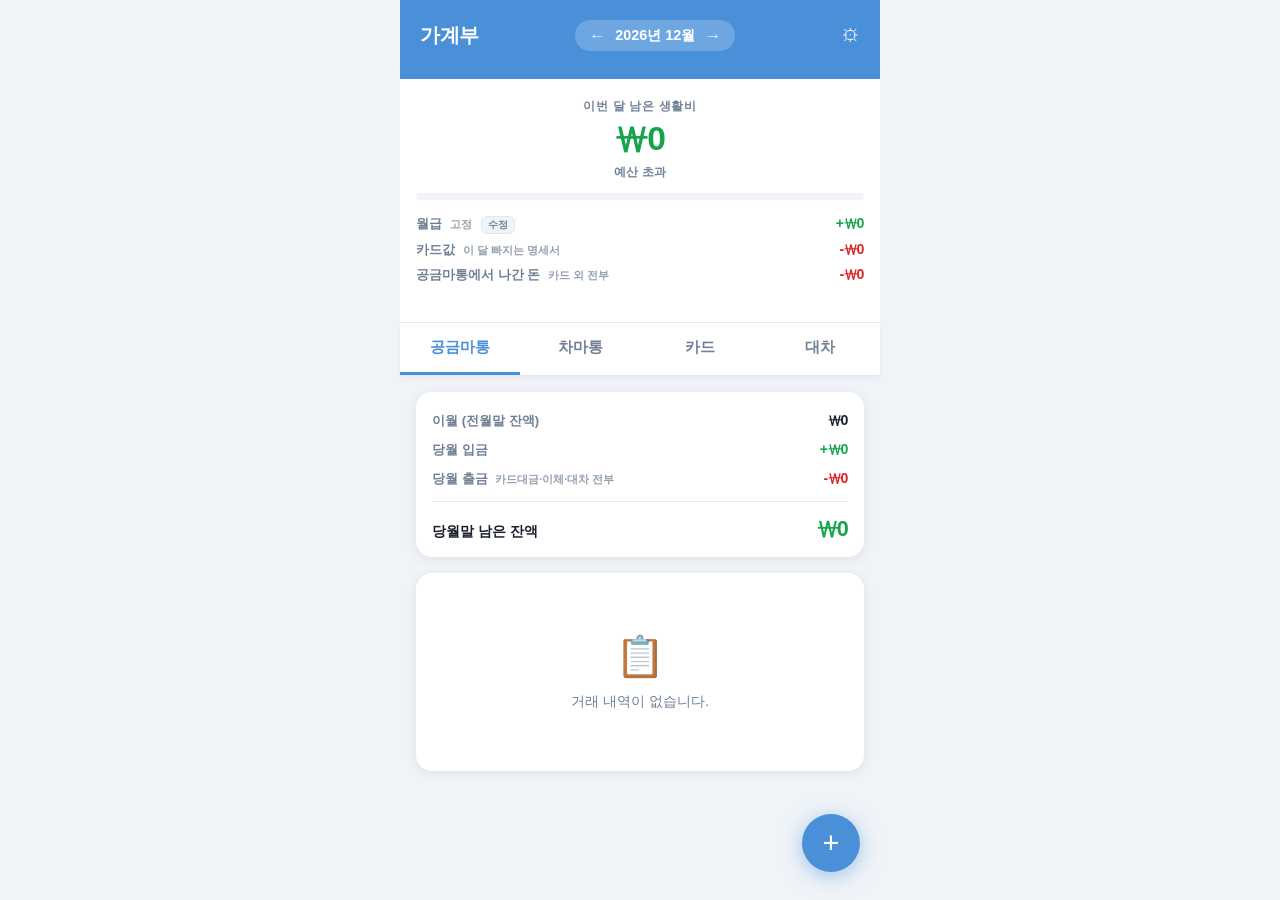
==== index.html @ edebd9fd "'차마통에서 가져온 돈'을 고정값에서 그 달 실제 이동액으로 변경 매달 100만원이라고 알고 계셨지만 전수 조사 결과 6·8·10월은 0원이고 2월은 오히려 공금→차마통으로 610" ====
<!DOCTYPE html>
<html lang="ko">
<head>
  <meta charset="UTF-8" />
  <meta name="viewport" content="width=device-width, initial-scale=1.0" />
  <title>가계부</title>
  <link rel="stylesheet" href="style.css" />
</head>
<body class="account-gongeum">

  <header class="app-header">
    <h1 class="app-title">가계부</h1>
    <div class="month-nav">
      <button class="month-btn" id="prevMonth">&#8592;</button>
      <span class="month-label" id="monthLabel"></span>
      <button class="month-btn" id="nextMonth">&#8594;</button>
    </div>
    <button class="data-btn" id="dataBtn" aria-label="데이터 관리">&#9881;</button>
  </header>

  <section class="overview">
    <span class="ov-label">이번 달 남은 생활비</span>
    <span class="ov-left-amt" id="ovLeft">₩0</span>
    <span class="ov-daily" id="ovDaily"></span>
    <div class="ov-bar"><div class="ov-bar-fill" id="ovBar"></div></div>
    <div class="ov-rows">
      <div class="ov-row"><span class="ov-row-label">월급 <em>고정</em> <button class="ov-edit" id="ovSalaryEdit" title="월급 수정">수정</button></span><span class="ov-amt income" id="ovIncome">+₩0</span></div>
      <div class="ov-row"><span class="ov-row-label">카드값 <em>이 달 빠지는 명세서</em></span><span class="ov-amt expense" id="ovCard">-₩0</span></div>
      <div class="ov-row"><span class="ov-row-label">공금마통에서 나간 돈 <em>카드 외 전부</em></span><span class="ov-amt expense" id="ovBank">-₩0</span></div>
      <div class="ov-row" id="ovTopupRow" style="display:none"><span class="ov-row-label">차마통에서 가져온 돈 <em>그 달 실제 이동액</em></span><span class="ov-amt income" id="ovTopup">+₩0</span></div>
      <div class="ov-row" id="ovInRow" style="display:none"><span class="ov-row-label">그 외 들어온 돈 <em>매각·환급·받은 돈 등</em></span><span class="ov-amt income" id="ovOtherIn">+₩0</span></div>
      <div class="ov-row muted" id="ovOtherRow" style="display:none"><span class="ov-row-label">계좌끼리 옮긴 돈 <em>중복이라 안 셈</em></span><span class="ov-amt" id="ovOther">₩0</span></div>
    </div>
    <span class="ov-warn" id="ovWarn" style="display:none"></span>
    <span class="ov-delta" id="ovDelta"></span>
  </section>

  <div class="account-tabs" id="accountTabs">
    <button class="tab-btn active" data-account="gongeum">공금마통</button>
    <button class="tab-btn" data-account="car">차마통</button>
    <button class="tab-btn" data-account="card">카드</button>
    <button class="tab-btn" data-account="debt">대차</button>
  </div>

  <section class="cash-flow" id="cashFlow">
    <div class="cf-row"><span class="cf-label">이월 (전월말 잔액)</span><span class="cf-amt" id="cfCarry">₩0</span></div>
    <div class="cf-row"><span class="cf-label">당월 입금</span><span class="cf-amt income" id="cfIn">+₩0</span></div>
    <div class="cf-row"><span class="cf-label">당월 출금 <em>카드대금·이체·대차 전부</em></span><span class="cf-amt expense" id="cfOut">-₩0</span></div>
    <div class="cf-total">
      <span class="cf-left-label">당월말 남은 잔액</span>
      <span class="cf-left-amt positive" id="cfLeft">₩0</span>
    </div>
  </section>

  <section class="cash-flow" id="cardFlow" style="display:none">
    <div class="cf-total">
      <span class="cf-left-label">당월 청구액 <em>이 달에 빠지는 금액</em></span>
      <span class="cf-left-amt negative" id="cardUse">₩0</span>
    </div>
    <div class="cf-row"><span class="cf-label">전월 청구액</span><span class="cf-amt" id="cardPrev">₩0</span></div>
    <div id="cardIssuers"></div>
  </section>

  <section class="cash-flow" id="debtPanel" style="display:none">
    <h2 class="section-title">상대방별 미정산 <span class="section-total">대차</span></h2>
    <div id="debtList"></div>
    <div class="empty-state" id="debtEmpty" style="display:none">대차 거래가 없습니다.</div>
  </section>

  <section class="category-section" id="categorySection" style="display:none">
    <h2 class="section-title">카테고리별 지출 <span class="section-total" id="categoryTotal">₩0</span></h2>
    <div class="category-list" id="categoryList"></div>
  </section>

  <main class="transaction-list" id="transactionList">
    <div class="empty-state" id="emptyState">거래 내역이 없습니다.</div>
  </main>

  <button class="fab" id="fabBtn" aria-label="거래 추가">+</button>

  <div class="modal-overlay hidden" id="modalOverlay">
    <div class="modal" role="dialog" aria-modal="true">
      <div class="modal-header">
        <span class="modal-title">거래 추가</span>
        <button class="modal-close" id="modalClose">&times;</button>
      </div>
      <div class="modal-body">
        <div class="segment-control" id="segmentControl">
          <button class="segment-btn" data-type="income">입금</button>
          <button class="segment-btn active expense-active" data-type="expense">출금</button>
          <button class="segment-btn" data-type="transfer">이체</button>
        </div>
        <div class="form-group">
          <label for="inputDate">날짜</label>
          <input type="date" id="inputDate" class="form-control" />
        </div>
        <div class="form-group">
          <label for="inputAmount">금액 (원)</label>
          <input type="number" id="inputAmount" class="form-control" placeholder="0" min="0" inputmode="numeric" />
        </div>
        <div class="form-group" id="billGroup" style="display:none">
          <label for="inputBill">청구월 <em>이 달 통장에서 빠지는 명세서</em></label>
          <input type="month" id="inputBill" class="form-control" />
        </div>
        <div class="form-group" id="dirGroup" style="display:none">
          <label>이체 방향</label>
          <div class="segment-control" id="dirControl">
            <button class="segment-btn active expense-active" data-dir="out">보냄 (이 계좌에서 나감)</button>
            <button class="segment-btn" data-dir="in">받음 (이 계좌로 들어옴)</button>
          </div>
        </div>
        <div class="form-group" id="categoryGroup">
          <label for="inputCategory">카테고리</label>
          <select id="inputCategory" class="form-control"></select>
        </div>
        <div class="form-group">
          <label for="inputNote">비고</label>
          <input type="text" id="inputNote" class="form-control" placeholder="내용을 입력하세요" />
        </div>
        <button class="submit-btn" id="submitBtn">추가</button>
      </div>
    </div>
  </div>

  <div class="modal-overlay hidden" id="dataOverlay">
    <div class="modal" role="dialog" aria-modal="true">
      <div class="modal-header">
        <span class="modal-title">데이터 관리</span>
        <button class="modal-close" id="dataClose">&times;</button>
      </div>
      <div class="modal-body">
        <p class="data-help">내보내기로 백업하고, 정리된 JSON을 붙여넣거나 파일로 가져옵니다. 이미 저장된 건수만큼만 건너뛰므로, 같은 파일을 다시 가져와도 중복이 쌓이지 않고 명세서에 2건이면 2건 그대로 들어갑니다.</p>
        <button class="submit-btn" id="exportBtn">전체 내보내기 (JSON 백업)</button>
        <div class="form-group">
          <label for="importText">JSON 붙여넣기</label>
          <textarea id="importText" class="form-control" rows="5" placeholder='{"accounts":{"card":[{"date":"2026-10-01","type":"expense","amount":12000,"category":"식비","note":"김밥천국"}]}}'></textarea>
        </div>
        <button class="submit-btn" id="importBtn">붙여넣은 내용 가져오기</button>
        <label class="file-label" for="importFile">JSON 파일 선택해서 가져오기</label>
        <input type="file" id="importFile" accept=".json,application/json" class="file-input" />
        <button class="danger-btn" id="resetBtn">전체 초기화 (되돌릴 수 없음)</button>
      </div>
    </div>
  </div>

  <div class="snackbar hidden" id="snackbar">
    <span id="snackbarMsg">삭제됨</span>
    <button class="snackbar-undo" id="snackbarUndo">실행취소</button>
  </div>

  <script src="app.js"></script>
</body>
</html>
---- style.css ----
* { box-sizing: border-box; margin: 0; padding: 0; }

:root {
  --accent: #4A90D9;
  --bg: #F0F4F8;
  --card: #FFFFFF;
  --text: #1A202C;
  --muted: #718096;
  --income: #16A34A;
  --expense: #DC2626;
  --border: #E2E8F0;
  --radius: 16px;
  --shadow: 0 2px 12px rgba(0,0,0,0.08);
}

body {
  font-family: 'Apple SD Gothic Neo', 'Pretendard', 'Malgun Gothic', -apple-system, sans-serif;
  background: var(--bg);
  color: var(--text);
  min-height: 100vh;
  max-width: 480px;
  margin: 0 auto;
  padding-bottom: 100px;
}

.app-header {
  background: var(--accent);
  padding: 20px 20px 28px;
  display: flex;
  align-items: center;
  justify-content: space-between;
  position: sticky;
  top: 0;
  z-index: 50;
}

.app-title { font-size: 1.25rem; font-weight: 700; color: #fff; letter-spacing: -0.5px; }

.month-nav {
  display: flex;
  align-items: center;
  gap: 10px;
  background: rgba(255,255,255,0.2);
  border-radius: 20px;
  padding: 6px 14px;
}

.month-btn { background: none; border: none; color: #fff; font-size: 1rem; cursor: pointer; opacity: 0.9; }
.month-btn:hover { opacity: 1; }
.month-label { color: #fff; font-size: 0.9rem; font-weight: 600; white-space: nowrap; }

.account-tabs {
  display: flex;
  background: var(--card);
  border-bottom: 1px solid var(--border);
  position: sticky;
  top: 72px;
  z-index: 40;
  box-shadow: 0 2px 4px rgba(0,0,0,0.04);
}

.tab-btn {
  flex: 1;
  padding: 14px 0;
  background: none;
  border: none;
  border-bottom: 3px solid transparent;
  font-size: 0.95rem;
  font-weight: 600;
  color: var(--muted);
  cursor: pointer;
  transition: all 0.2s;
  font-family: inherit;
}
.tab-btn.active { color: var(--accent); border-bottom-color: var(--accent); }
body.account-car .tab-btn.active { color: #E67E22; border-bottom-color: #E67E22; }

.summary-bar {
  margin: 16px 16px 0;
  background: var(--card);
  border-radius: var(--radius);
  box-shadow: var(--shadow);
  display: grid;
  grid-template-columns: 1fr 1px 1fr 1px 1fr;
  overflow: hidden;
}

.summary-item { padding: 18px 8px; display: flex; flex-direction: column; align-items: center; gap: 6px; }
.summary-label { font-size: 0.72rem; color: var(--muted); font-weight: 600; text-transform: uppercase; letter-spacing: 0.05em; }
.summary-value { font-size: 1rem; font-weight: 700; color: var(--text); letter-spacing: -0.5px; }
.summary-value.positive { color: var(--income); }
.summary-value.negative { color: var(--expense); }
.summary-value.income   { color: var(--income); }
.summary-value.expense  { color: var(--expense); }
.summary-divider { background: var(--border); width: 1px; }

.transaction-list { margin: 16px 16px 0; display: flex; flex-direction: column; gap: 8px; }

.empty-state {
  text-align: center;
  padding: 60px 20px;
  color: var(--muted);
  font-size: 0.9rem;
  background: var(--card);
  border-radius: var(--radius);
  box-shadow: var(--shadow);
}
.empty-state::before { content: '📋'; display: block; font-size: 2.5rem; margin-bottom: 12px; }

.txn-item {
  background: var(--card);
  border-radius: 12px;
  box-shadow: var(--shadow);
  display: flex;
  align-items: center;
  gap: 12px;
  padding: 14px 16px;
  transition: transform 0.15s;
}
.txn-item:active { transform: scale(0.98); }

.txn-date { font-size: 0.8rem; color: var(--muted); font-weight: 600; min-width: 32px; }
.txn-note { flex: 1; font-size: 0.92rem; font-weight: 500; overflow: hidden; text-overflow: ellipsis; white-space: nowrap; }
.txn-amount { font-size: 0.95rem; font-weight: 700; white-space: nowrap; letter-spacing: -0.3px; }
.txn-amount.income  { color: var(--income); }
.txn-amount.expense { color: var(--expense); }

.txn-del-btn {
  background: none;
  border: none;
  color: #CBD5E0;
  font-size: 0.85rem;
  cursor: pointer;
  padding: 6px;
  border-radius: 50%;
  line-height: 1;
  transition: all 0.15s;
  flex-shrink: 0;
}
.txn-del-btn:hover { color: var(--expense); background: #FEE2E2; }

.fab {
  position: fixed;
  bottom: 28px;
  right: max(20px, calc(50% - 220px));
  width: 58px;
  height: 58px;
  border-radius: 50%;
  background: var(--accent);
  color: #fff;
  border: none;
  font-size: 1.8rem;
  cursor: pointer;
  box-shadow: 0 4px 20px rgba(74,144,217,0.5);
  transition: transform 0.15s, box-shadow 0.15s;
  z-index: 100;
  display: flex;
  align-items: center;
  justify-content: center;
}
.fab:hover  { transform: scale(1.08); }
.fab:active { transform: scale(0.95); }
body.account-car .fab { background: #E67E22; box-shadow: 0 4px 20px rgba(230,126,34,0.5); }

.modal-overlay {
  position: fixed;
  inset: 0;
  background: rgba(0,0,0,0.5);
  backdrop-filter: blur(4px);
  z-index: 200;
  display: flex;
  align-items: flex-end;
  justify-content: center;
  animation: overlayIn 0.2s ease;
}
.modal-overlay.hidden { display: none; }

@keyframes overlayIn { from { opacity: 0 } to { opacity: 1 } }
@keyframes slideUp   { from { transform: translateY(100%) } to { transform: translateY(0) } }

.modal {
  background: var(--card);
  border-radius: 24px 24px 0 0;
  width: 100%;
  max-width: 480px;
  box-shadow: 0 -8px 40px rgba(0,0,0,0.15);
  animation: slideUp 0.28s cubic-bezier(0.32, 0.72, 0, 1);
  padding-bottom: 20px;
}

.modal-header {
  display: flex;
  align-items: center;
  justify-content: space-between;
  padding: 20px 20px 16px;
  border-bottom: 1px solid var(--border);
}

.modal-title { font-size: 1.05rem; font-weight: 700; }

.modal-close {
  background: #F0F4F8;
  border: none;
  color: var(--muted);
  width: 32px;
  height: 32px;
  border-radius: 50%;
  font-size: 1.1rem;
  cursor: pointer;
  display: flex;
  align-items: center;
  justify-content: center;
}
.modal-close:hover { background: #E2E8F0; }

.modal-body { padding: 20px; display: flex; flex-direction: column; gap: 16px; }

.segment-control { display: flex; background: #F0F4F8; border-radius: 10px; padding: 4px; gap: 4px; }

.segment-btn {
  flex: 1;
  padding: 10px;
  border: none;
  border-radius: 8px;
  background: transparent;
  font-size: 0.92rem;
  font-weight: 600;
  color: var(--muted);
  cursor: pointer;
  transition: all 0.18s;
  font-family: inherit;
}
.segment-btn.income-active  { background: #fff; color: var(--income); box-shadow: 0 1px 4px rgba(0,0,0,0.1); }
.segment-btn.expense-active { background: #fff; color: var(--expense); box-shadow: 0 1px 4px rgba(0,0,0,0.1); }

.form-group { display: flex; flex-direction: column; gap: 7px; }
.form-group label { font-size: 0.78rem; font-weight: 700; color: var(--muted); text-transform: uppercase; letter-spacing: 0.06em; }

.form-control {
  background: #F7FAFC;
  border: 1.5px solid var(--border);
  border-radius: 10px;
  padding: 12px 14px;
  font-size: 1rem;
  color: var(--text);
  font-family: inherit;
  transition: border-color 0.15s;
  width: 100%;
}
.form-control:focus { outline: none; border-color: var(--accent); background: #fff; }
.form-control::placeholder { color: #BDC7D5; }
input[type="date"]::-webkit-calendar-picker-indicator { opacity: 0.5; cursor: pointer; }
body.account-car .form-control:focus { border-color: #E67E22; }

.submit-btn {
  width: 100%;
  padding: 14px;
  background: var(--accent);
  color: #fff;
  border: none;
  border-radius: 12px;
  font-size: 1rem;
  font-weight: 700;
  cursor: pointer;
  transition: opacity 0.15s, transform 0.1s;
  font-family: inherit;
  margin-top: 4px;
}
.submit-btn:hover  { opacity: 0.92; }
.submit-btn:active { transform: scale(0.98); }
body.account-car .submit-btn { background: #E67E22; }

.snackbar {
  position: fixed;
  bottom: 100px;
  left: 50%;
  transform: translateX(-50%);
  background: #2D3748;
  color: #fff;
  border-radius: 30px;
  padding: 12px 20px;
  display: flex;
  align-items: center;
  gap: 16px;
  font-size: 0.88rem;
  box-shadow: 0 4px 20px rgba(0,0,0,0.25);
  z-index: 300;
  white-space: nowrap;
  animation: snackIn 0.2s ease;
}
.snackbar.hidden { display: none; }

@keyframes snackIn { from { opacity: 0; transform: translateX(-50%) translateY(10px) } to { opacity: 1; transform: translateX(-50%) translateY(0) } }

.snackbar-undo { background: none; border: none; color: #68D391; font-size: 0.88rem; font-weight: 700; cursor: pointer; padding: 0; }

body.account-car .app-header { background: #E67E22; }
/* ---------- 카드 탭 ---------- */
body.account-card .tab-btn.active { color: #7C3AED; border-bottom-color: #7C3AED; }
body.account-card .fab { background: #7C3AED; box-shadow: 0 4px 20px rgba(124,58,237,0.5); }
body.account-card .form-control:focus { border-color: #7C3AED; }
body.account-card .submit-btn { background: #7C3AED; }
body.account-card .cat-bar-fill { background: #7C3AED; }
body.account-car  .cat-bar-fill { background: #E67E22; }

/* ---------- 헤더 설정 버튼 ---------- */
.data-btn { background: none; border: none; color: #fff; font-size: 1.1rem; cursor: pointer; opacity: 0.9; padding: 0 0 0 10px; }
.data-btn:hover { opacity: 1; }

/* ---------- 카테고리별 지출 ---------- */
.category-section { margin: 16px 16px 0; background: var(--card); border-radius: var(--radius); box-shadow: var(--shadow); padding: 16px; }
.section-title { font-size: 0.78rem; font-weight: 700; color: var(--muted); letter-spacing: 0.06em; margin-bottom: 12px; }
.category-list { display: flex; flex-direction: column; gap: 12px; }
.cat-head { display: flex; justify-content: space-between; align-items: baseline; margin-bottom: 5px; }
.cat-name { font-size: 0.88rem; font-weight: 600; }
.cat-amt { font-size: 0.88rem; font-weight: 700; letter-spacing: -0.3px; }
.cat-pct { font-size: 0.72rem; color: var(--muted); font-weight: 600; margin-left: 6px; }
.cat-bar { background: var(--bg); border-radius: 4px; height: 6px; overflow: hidden; }
.cat-bar-fill { background: var(--accent); height: 100%; border-radius: 4px; }

/* ---------- 거래 항목 (카테고리 표시 추가) ---------- */
.txn-body { flex: 1; display: flex; flex-direction: column; gap: 2px; overflow: hidden; }
.txn-cat { font-size: 0.7rem; color: var(--muted); font-weight: 600; }
.txn-amount.transfer { color: var(--muted); }

/* ---------- 데이터 관리 ---------- */
.data-help { font-size: 0.8rem; color: var(--muted); line-height: 1.5; }
textarea.form-control { resize: vertical; font-family: ui-monospace, SFMono-Regular, Menlo, monospace; font-size: 0.78rem; }
select.form-control { appearance: none; }
.file-input { display: none; }
.file-label {
  display: block; text-align: center; padding: 14px; border-radius: 10px;
  border: 1px dashed var(--border); color: var(--muted);
  font-size: 0.85rem; font-weight: 700; cursor: pointer; background: var(--bg);
}
.danger-btn {
  background: none; border: 1px solid var(--expense); color: var(--expense);
  border-radius: 10px; padding: 13px; font-size: 0.85rem; font-weight: 700;
  cursor: pointer; margin-top: 4px;
}

/* ---------- 당월 현금흐름 (빠질 거 빠지고 남은 돈) ---------- */
.cash-flow {
  background: var(--card);
  margin: 16px 16px 0;
  border-radius: var(--radius);
  box-shadow: var(--shadow);
  padding: 14px 16px;
}
.cf-row { display: flex; justify-content: space-between; align-items: baseline; padding: 5px 0; }
.cf-label { font-size: 0.82rem; color: var(--muted); font-weight: 600; }
.cf-label em { font-style: normal; font-size: 0.68rem; opacity: 0.75; margin-left: 4px; }
.cf-amt { font-size: 0.88rem; font-weight: 700; letter-spacing: -0.3px; }
.cf-amt.income   { color: var(--income); }
.cf-amt.expense  { color: var(--expense); }
.cf-amt.negative { color: var(--expense); }
.cf-total {
  display: flex; justify-content: space-between; align-items: baseline;
  border-top: 1px solid var(--border); margin-top: 8px; padding-top: 12px;
}
.cf-left-label { font-size: 0.85rem; font-weight: 700; }
.cf-left-label em { font-style: normal; font-size: 0.68rem; color: var(--muted); font-weight: 600; margin-left: 4px; }
.cf-left-amt { font-size: 1.35rem; font-weight: 800; letter-spacing: -0.8px; }
.cf-left-amt.positive { color: var(--income); }
.cf-left-amt.negative { color: var(--expense); }

/* ---------- 이번 달 통합 요약 (월급 총액 → 쓴 돈 → 남은 금액) ---------- */
.overview {
  background: var(--card);
  border-bottom: 1px solid var(--border);
  padding: 20px 16px 16px;
  display: flex;
  flex-direction: column;
  align-items: center;
}
.ov-label { font-size: 0.74rem; color: var(--muted); font-weight: 700; letter-spacing: 0.06em; }
.ov-left-amt { font-size: 2.1rem; font-weight: 800; color: var(--income); letter-spacing: -1.2px; margin-top: 2px; }
.ov-left-amt.negative { color: var(--expense); }
.ov-daily { font-size: 0.78rem; color: var(--muted); font-weight: 600; margin-top: 2px; min-height: 1em; }
.ov-bar { width: 100%; background: var(--bg); border-radius: 4px; height: 7px; overflow: hidden; margin: 12px 0 14px; }
.ov-bar-fill { background: var(--accent); height: 100%; border-radius: 4px; width: 0; transition: width 0.25s ease; }
.ov-bar-fill.warn { background: #F59E0B; }
.ov-bar-fill.over { background: var(--expense); }
.ov-rows { width: 100%; display: flex; flex-direction: column; gap: 6px; }
.ov-row { display: flex; justify-content: space-between; align-items: baseline; }
.ov-row-label { font-size: 0.82rem; color: var(--muted); font-weight: 600; }
.ov-row-label em { font-style: normal; font-size: 0.67rem; opacity: 0.75; margin-left: 4px; }
.ov-amt { font-size: 0.88rem; font-weight: 700; letter-spacing: -0.3px; }
.ov-amt.income  { color: var(--income); }
.ov-amt.expense { color: var(--expense); }
.ov-delta { font-size: 0.74rem; color: var(--muted); font-weight: 600; margin-top: 10px; min-height: 1em; }
.ov-delta.up   { color: var(--expense); }
.ov-delta.down { color: var(--income); }
.section-total { float: right; color: var(--text); font-weight: 800; letter-spacing: -0.3px; }

.ov-row.muted .ov-amt { color: var(--muted); }

.form-group label em { font-style: normal; text-transform: none; letter-spacing: 0; opacity: 0.8; margin-left: 4px; font-weight: 600; }
.ov-warn {
  width: 100%; margin-top: 10px; padding: 8px 10px;
  background: #FEF3C7; color: #92400E; border-radius: 8px;
  font-size: 0.74rem; font-weight: 700; text-align: center;
}

/* ---------- 대차 탭 ---------- */
body.account-debt .tab-btn.active { color: #0891B2; border-bottom-color: #0891B2; }
.debt-total {
  display: flex; justify-content: space-between;
  padding-bottom: 10px; margin-bottom: 6px; border-bottom: 1px solid var(--border);
  font-size: 0.8rem; color: var(--muted); font-weight: 600;
}
.debt-total b { font-weight: 800; margin-left: 4px; letter-spacing: -0.3px; }
.debt-total b.income  { color: var(--income); }
.debt-total b.expense { color: var(--expense); }
.debt-row { display: flex; justify-content: space-between; align-items: baseline; padding: 7px 0; }
.debt-peer { font-size: 0.9rem; font-weight: 600; }
.debt-peer em { font-style: normal; font-size: 0.68rem; color: var(--muted); margin-left: 6px; }
.debt-amt { font-size: 0.9rem; font-weight: 700; letter-spacing: -0.3px; }
.debt-amt.income  { color: var(--income); }
.debt-amt.expense { color: var(--expense); }
.debt-amt.muted   { color: var(--muted); }

/* ---------- 월급 수정 버튼 ---------- */
.ov-edit {
  background: var(--bg); border: 1px solid var(--border); color: var(--muted);
  border-radius: 6px; padding: 1px 6px; margin-left: 6px;
  font-size: 0.62rem; font-weight: 700; cursor: pointer;
}
.ov-edit:hover { color: var(--text); }
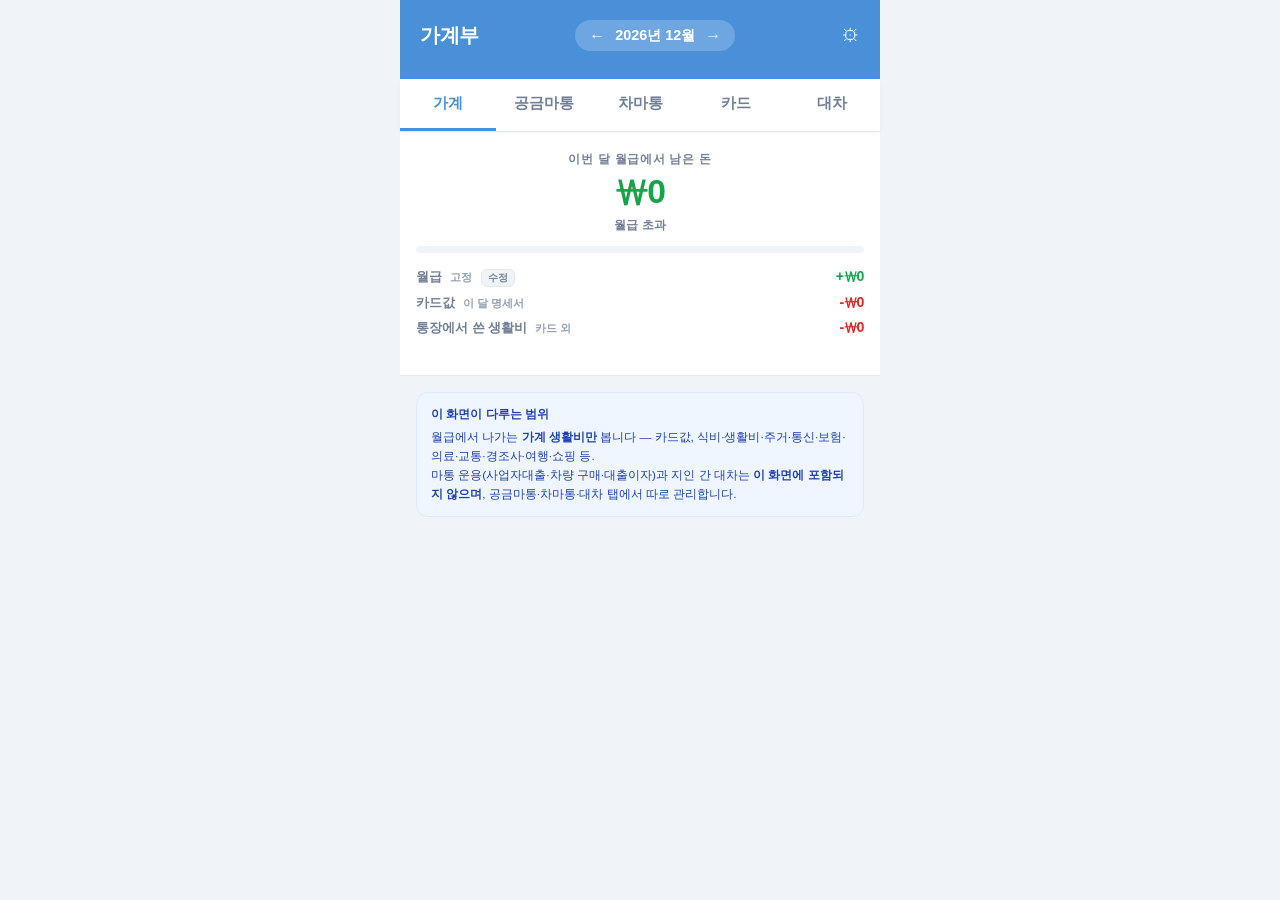
==== commit 77a1c3c0: "'가계' 탭 신설 — 월급 기준 생활비를 마통 운용과 병렬로 분리 마통 2개 추적(실제 자금 운용)은 그대로 두고, 월급 안에서의 생활비를 보는 화면을 따로 만든다. 두 관점을 한" ====
--- a/index.html
+++ b/index.html
@@ -18,29 +18,33 @@
     <button class="data-btn" id="dataBtn" aria-label="데이터 관리">&#9881;</button>
   </header>
 
-  <section class="overview">
-    <span class="ov-label">이번 달 남은 생활비</span>
+  <div class="account-tabs" id="accountTabs">
+    <button class="tab-btn active" data-account="house">가계</button>
+    <button class="tab-btn" data-account="gongeum">공금마통</button>
+    <button class="tab-btn" data-account="car">차마통</button>
+    <button class="tab-btn" data-account="card">카드</button>
+    <button class="tab-btn" data-account="debt">대차</button>
+  </div>
+
+  <section class="overview" id="overview">
+    <span class="ov-label">이번 달 월급에서 남은 돈</span>
     <span class="ov-left-amt" id="ovLeft">₩0</span>
     <span class="ov-daily" id="ovDaily"></span>
     <div class="ov-bar"><div class="ov-bar-fill" id="ovBar"></div></div>
     <div class="ov-rows">
       <div class="ov-row"><span class="ov-row-label">월급 <em>고정</em> <button class="ov-edit" id="ovSalaryEdit" title="월급 수정">수정</button></span><span class="ov-amt income" id="ovIncome">+₩0</span></div>
-      <div class="ov-row"><span class="ov-row-label">카드값 <em>이 달 빠지는 명세서</em></span><span class="ov-amt expense" id="ovCard">-₩0</span></div>
-      <div class="ov-row"><span class="ov-row-label">공금마통에서 나간 돈 <em>카드 외 전부</em></span><span class="ov-amt expense" id="ovBank">-₩0</span></div>
-      <div class="ov-row" id="ovTopupRow" style="display:none"><span class="ov-row-label">차마통에서 가져온 돈 <em>그 달 실제 이동액</em></span><span class="ov-amt income" id="ovTopup">+₩0</span></div>
-      <div class="ov-row" id="ovInRow" style="display:none"><span class="ov-row-label">그 외 들어온 돈 <em>매각·환급·받은 돈 등</em></span><span class="ov-amt income" id="ovOtherIn">+₩0</span></div>
-      <div class="ov-row muted" id="ovOtherRow" style="display:none"><span class="ov-row-label">계좌끼리 옮긴 돈 <em>중복이라 안 셈</em></span><span class="ov-amt" id="ovOther">₩0</span></div>
+      <div class="ov-row"><span class="ov-row-label">카드값 <em>이 달 명세서</em></span><span class="ov-amt expense" id="ovCard">-₩0</span></div>
+      <div class="ov-row"><span class="ov-row-label">통장에서 쓴 생활비 <em>카드 외</em></span><span class="ov-amt expense" id="ovBank">-₩0</span></div>
     </div>
     <span class="ov-warn" id="ovWarn" style="display:none"></span>
     <span class="ov-delta" id="ovDelta"></span>
   </section>
 
-  <div class="account-tabs" id="accountTabs">
-    <button class="tab-btn active" data-account="gongeum">공금마통</button>
-    <button class="tab-btn" data-account="car">차마통</button>
-    <button class="tab-btn" data-account="card">카드</button>
-    <button class="tab-btn" data-account="debt">대차</button>
-  </div>
+  <section class="house-note" id="houseNote">
+    <b>이 화면이 다루는 범위</b>
+    월급에서 나가는 <b>가계 생활비만</b> 봅니다 — 카드값, 식비·생활비·주거·통신·보험·의료·교통·경조사·여행·쇼핑 등.
+    <br>마통 운용(사업자대출·차량 구매·대출이자)과 지인 간 대차는 <b>이 화면에 포함되지 않으며</b>, 공금마통·차마통·대차 탭에서 따로 관리합니다.
+  </section>
 
   <section class="cash-flow" id="cashFlow">
     <div class="cf-row"><span class="cf-label">이월 (전월말 잔액)</span><span class="cf-amt" id="cfCarry">₩0</span></div>
--- a/style.css
+++ b/style.css
@@ -427,3 +427,13 @@
   font-size: 0.62rem; font-weight: 700; cursor: pointer;
 }
 .ov-edit:hover { color: var(--text); }
+
+/* ---------- 가계 탭 ---------- */
+body.account-house .tab-btn.active { color: var(--accent); border-bottom-color: var(--accent); }
+.house-note {
+  margin: 16px 16px 0; padding: 12px 14px;
+  background: #EFF6FF; border: 1px solid #DBEAFE; border-radius: 12px;
+  font-size: 0.74rem; line-height: 1.6; color: #1E40AF;
+}
+.house-note b { display: inline; font-weight: 800; }
+.house-note b:first-child { display: block; margin-bottom: 4px; }
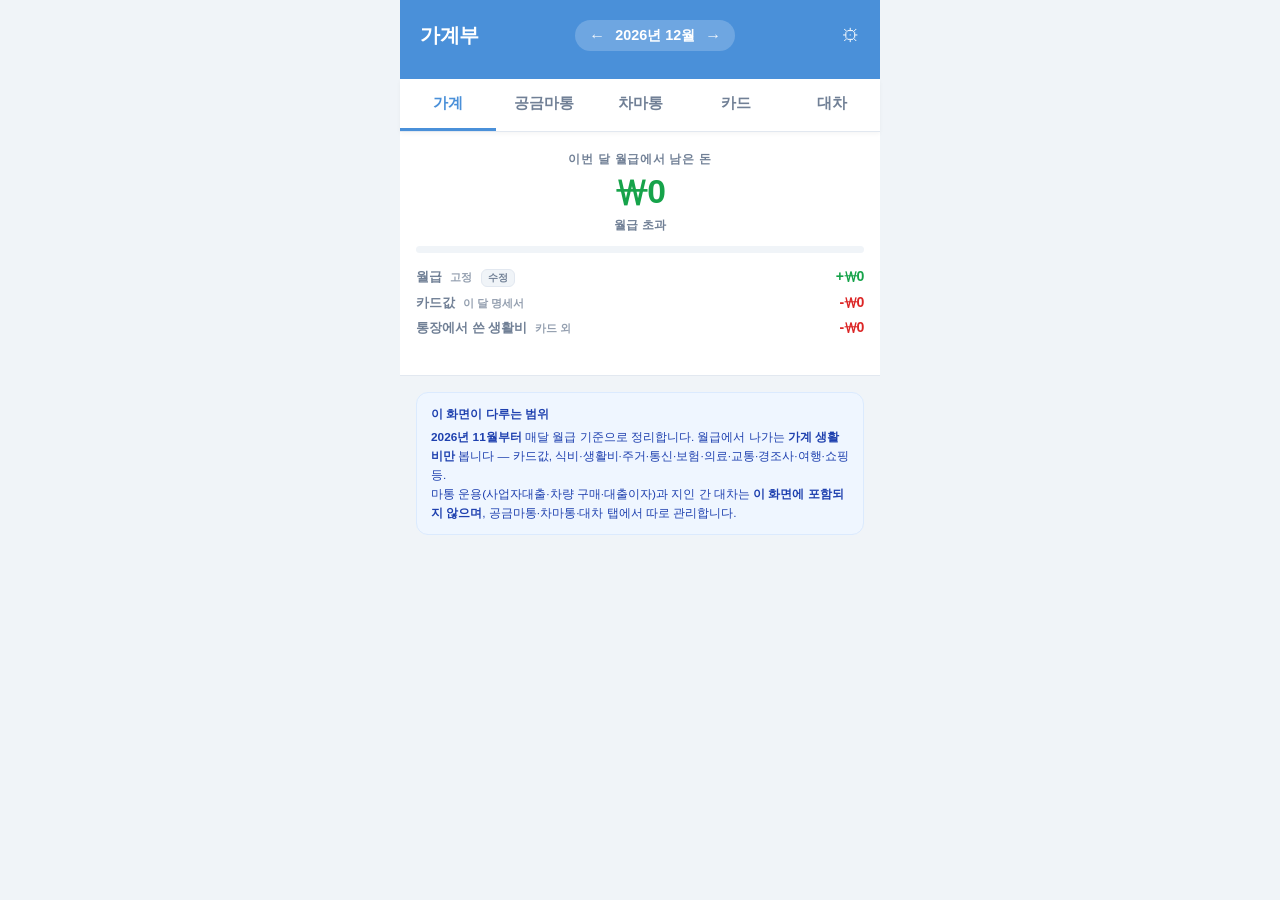
==== commit 22eb5562: "가계는 2026년 11월부터 정리 — 그 이전 달은 숫자를 내지 않는다 월급 받은 달 기준으로 매달 정리하는 것이 목적이고, 11월부터 시작한다. 10월 이전은 카드 명세서가 갖춰" ====
--- a/index.html
+++ b/index.html
@@ -35,13 +35,17 @@
       <div class="ov-row"><span class="ov-row-label">월급 <em>고정</em> <button class="ov-edit" id="ovSalaryEdit" title="월급 수정">수정</button></span><span class="ov-amt income" id="ovIncome">+₩0</span></div>
       <div class="ov-row"><span class="ov-row-label">카드값 <em>이 달 명세서</em></span><span class="ov-amt expense" id="ovCard">-₩0</span></div>
       <div class="ov-row"><span class="ov-row-label">통장에서 쓴 생활비 <em>카드 외</em></span><span class="ov-amt expense" id="ovBank">-₩0</span></div>
+      <div class="ov-row muted" id="ovElseRow" style="display:none"><span class="ov-row-label">명세서에서 제외 <em>타인 부담 · 차마통 결제</em></span><span class="ov-amt" id="ovElse">₩0</span></div>
     </div>
     <span class="ov-warn" id="ovWarn" style="display:none"></span>
     <span class="ov-delta" id="ovDelta"></span>
   </section>
 
+  <section class="house-note" id="houseStart" style="display:none"></section>
+
   <section class="house-note" id="houseNote">
     <b>이 화면이 다루는 범위</b>
+    <b>2026년 11월부터</b> 매달 월급 기준으로 정리합니다.
     월급에서 나가는 <b>가계 생활비만</b> 봅니다 — 카드값, 식비·생활비·주거·통신·보험·의료·교통·경조사·여행·쇼핑 등.
     <br>마통 운용(사업자대출·차량 구매·대출이자)과 지인 간 대차는 <b>이 화면에 포함되지 않으며</b>, 공금마통·차마통·대차 탭에서 따로 관리합니다.
   </section>
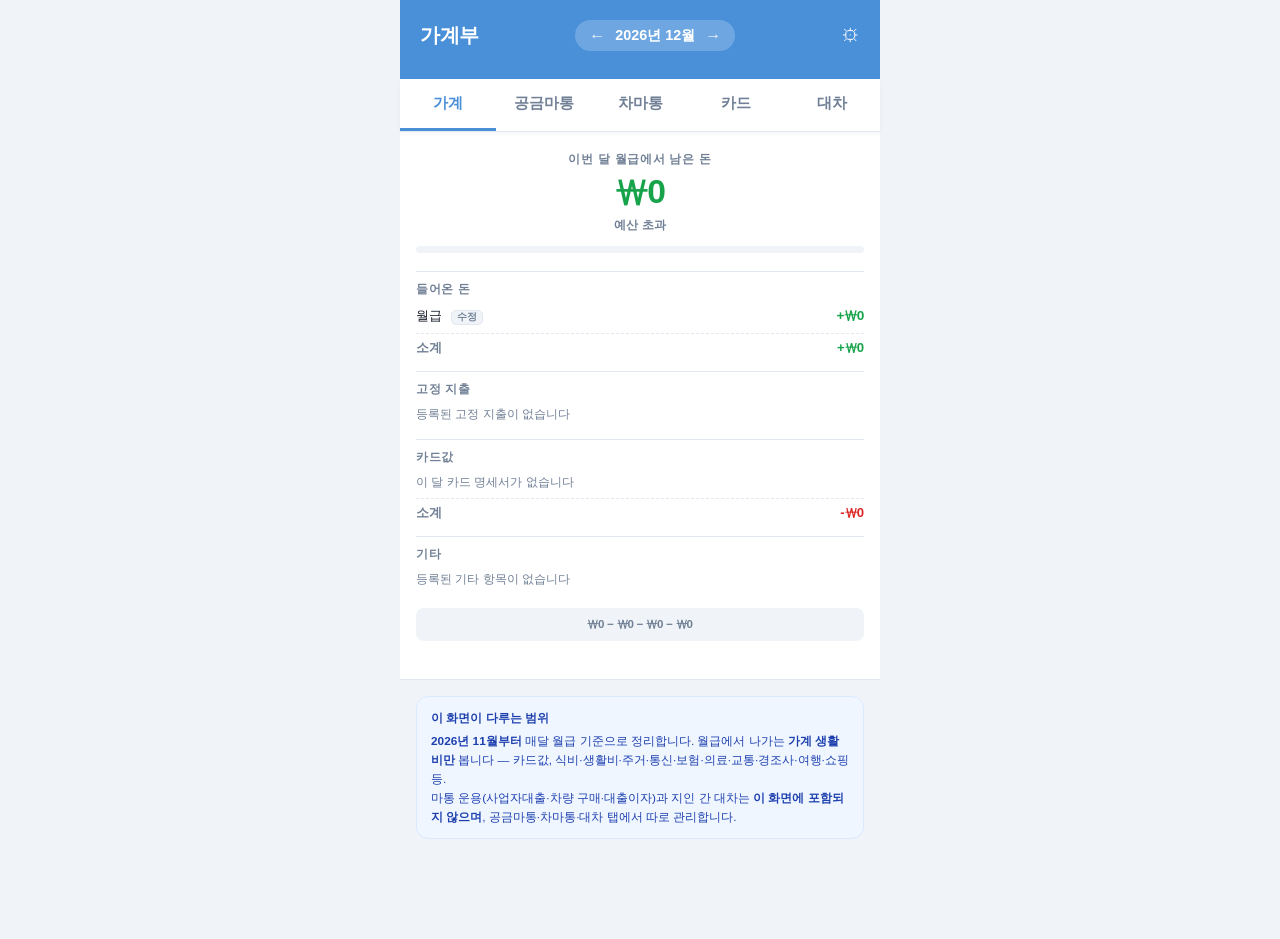
==== commit 450ea865: "가계 탭을 월 정산 양식 구조로 재구성 (들어온 돈/고정지출/카드값/기타/총계) 사용자가 매달 손으로 만들던 정산 양식을 그대로 화면에 옮긴다.  - 들어온 돈: 월급 + 마통에서" ====
--- a/index.html
+++ b/index.html
@@ -31,11 +31,15 @@
     <span class="ov-left-amt" id="ovLeft">₩0</span>
     <span class="ov-daily" id="ovDaily"></span>
     <div class="ov-bar"><div class="ov-bar-fill" id="ovBar"></div></div>
-    <div class="ov-rows">
-      <div class="ov-row"><span class="ov-row-label">월급 <em>고정</em> <button class="ov-edit" id="ovSalaryEdit" title="월급 수정">수정</button></span><span class="ov-amt income" id="ovIncome">+₩0</span></div>
-      <div class="ov-row"><span class="ov-row-label">카드값 <em>이 달 명세서</em></span><span class="ov-amt expense" id="ovCard">-₩0</span></div>
-      <div class="ov-row"><span class="ov-row-label">통장에서 쓴 생활비 <em>카드 외</em></span><span class="ov-amt expense" id="ovBank">-₩0</span></div>
-      <div class="ov-row muted" id="ovElseRow" style="display:none"><span class="ov-row-label">명세서에서 제외 <em>타인 부담 · 차마통 결제</em></span><span class="ov-amt" id="ovElse">₩0</span></div>
+    <div class="hs-sections">
+      <div class="hs-box"><h3 class="hs-title">들어온 돈</h3><div id="hsIn"></div></div>
+      <div class="hs-box"><h3 class="hs-title">고정 지출</h3><div id="hsFixed"></div></div>
+      <div class="hs-box"><h3 class="hs-title">카드값</h3><div id="hsCard"></div></div>
+      <div class="hs-box"><h3 class="hs-title">기타</h3><div id="hsEtc"></div></div>
+      <div class="hs-box" id="hsSepBox" style="display:none">
+        <h3 class="hs-title">별도 결제 건 <em>참고만 · 총계에 미포함</em></h3><div id="hsSep"></div>
+      </div>
+      <div class="hs-formula" id="hsFormula"></div>
     </div>
     <span class="ov-warn" id="ovWarn" style="display:none"></span>
     <span class="ov-delta" id="ovDelta"></span>
@@ -137,7 +141,7 @@
         <button class="modal-close" id="dataClose">&times;</button>
       </div>
       <div class="modal-body">
-        <p class="data-help">내보내기로 백업하고, 정리된 JSON을 붙여넣거나 파일로 가져옵니다. 이미 저장된 건수만큼만 건너뛰므로, 같은 파일을 다시 가져와도 중복이 쌓이지 않고 명세서에 2건이면 2건 그대로 들어갑니다.</p>
+        <p class="data-help">내보내기로 백업하고, 정리된 JSON을 붙여넣거나 파일로 가져옵니다. 이미 저장된 건수만큼만 건너뛰므로, 같은 파일을 다시 가져와도 중복이 쌓이지 않고 명세서에 2건이면 2건 그대로 들어갑니다. 월급·고정지출·기타 설정도 같은 파일(<code>settings</code>)로 함께 들어옵니다.</p>
         <button class="submit-btn" id="exportBtn">전체 내보내기 (JSON 백업)</button>
         <div class="form-group">
           <label for="importText">JSON 붙여넣기</label>
--- a/style.css
+++ b/style.css
@@ -437,3 +437,38 @@
 }
 .house-note b { display: inline; font-weight: 800; }
 .house-note b:first-child { display: block; margin-bottom: 4px; }
+
+/* ---------- 가계 탭 — 월 정산 양식 ---------- */
+.hs-sections { width: 100%; display: flex; flex-direction: column; gap: 14px; margin-top: 4px; }
+.hs-box { border-top: 1px solid var(--border); padding-top: 10px; }
+.hs-title {
+  font-size: 0.72rem; font-weight: 800; color: var(--muted);
+  letter-spacing: 0.06em; margin-bottom: 7px;
+}
+.hs-title em { font-style: normal; font-weight: 600; opacity: 0.8; margin-left: 5px; letter-spacing: 0; }
+.hs-row { display: flex; justify-content: space-between; align-items: baseline; padding: 3px 0; }
+.hs-name { font-size: 0.83rem; font-weight: 500; }
+.hs-amt { font-size: 0.85rem; font-weight: 700; letter-spacing: -0.3px; }
+.hs-amt.income { color: var(--income); }
+.hs-amt.expense { color: var(--expense); }
+.hs-amt.muted { color: var(--muted); font-weight: 600; }
+.hs-sub {
+  display: flex; justify-content: space-between; align-items: baseline;
+  margin-top: 5px; padding-top: 5px; border-top: 1px dashed var(--border);
+  font-size: 0.82rem; font-weight: 800; color: var(--muted);
+}
+.hs-sub .income { color: var(--income); }
+.hs-sub .expense { color: var(--expense); }
+.hs-empty { font-size: 0.78rem; color: var(--muted); padding: 2px 0; }
+.hs-formula {
+  margin-top: 4px; padding: 9px 10px; background: var(--bg); border-radius: 8px;
+  font-size: 0.72rem; color: var(--muted); font-weight: 600; text-align: center;
+  letter-spacing: -0.2px;
+}
+
+.hs-edit {
+  background: var(--bg); border: 1px solid var(--border); color: var(--muted);
+  border-radius: 5px; padding: 0 5px; margin-left: 5px;
+  font-size: 0.6rem; font-weight: 700; cursor: pointer;
+}
+.hs-edit:hover { color: var(--text); }
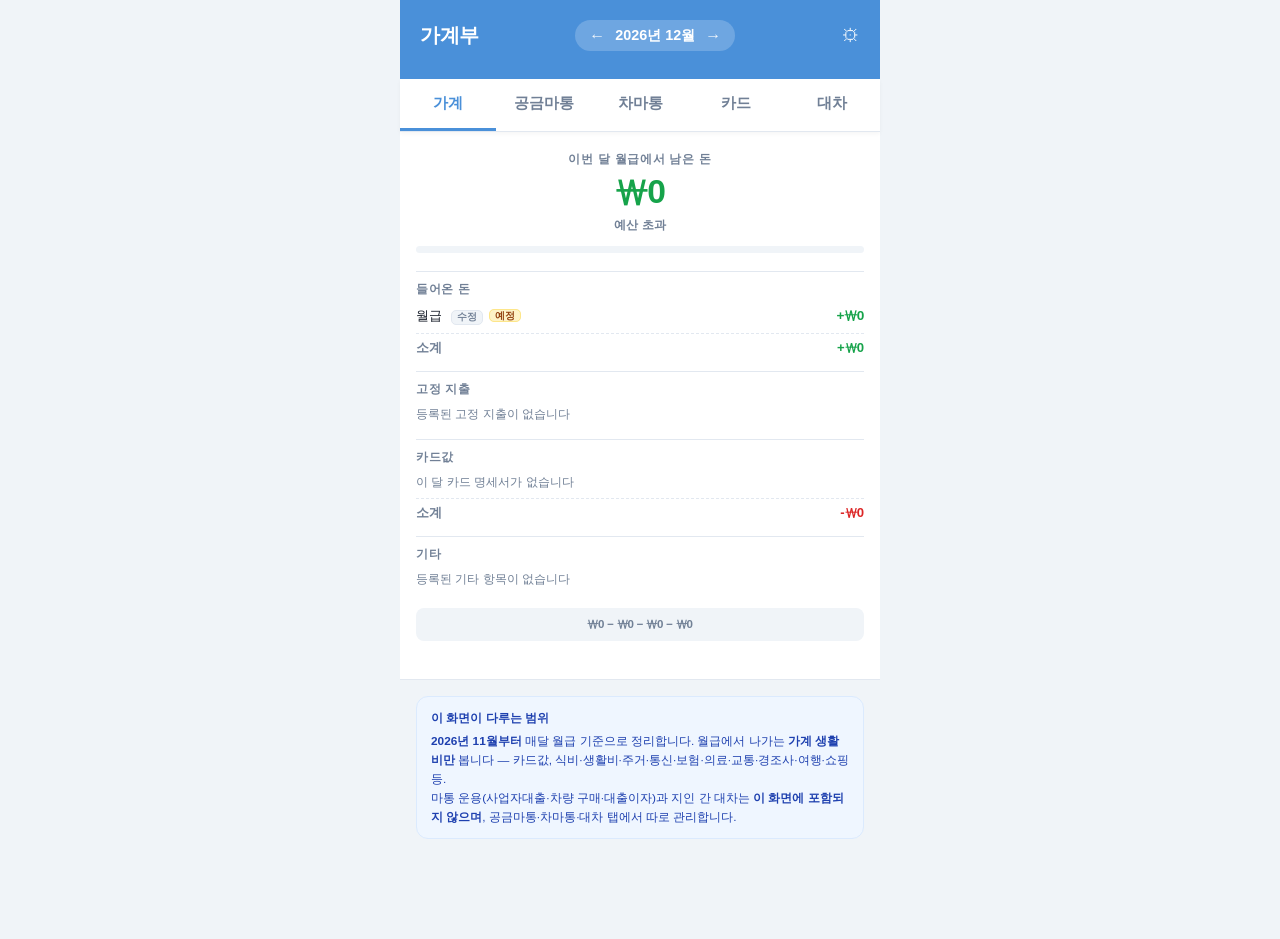
==== commit cbd9a0b8: "가계: 집계를 실제 자금 흐름 기준으로 전환 지금까지 가계 탭은 설정값만 더하고 통장 실제 거래를 무시했다(bankSpend를 계산만 하고 버림). 흐름 기준으로 맞춘다.  - 설" ====
--- a/index.html
+++ b/index.html
@@ -46,6 +46,8 @@
   </section>
 
   <section class="house-note" id="houseStart" style="display:none"></section>
+
+  <section class="house-note house-flow" id="houseFlow" style="display:none"></section>
 
   <section class="house-note" id="houseNote">
     <b>이 화면이 다루는 범위</b>
--- a/style.css
+++ b/style.css
@@ -437,6 +437,15 @@
 }
 .house-note b { display: inline; font-weight: 800; }
 .house-note b:first-child { display: block; margin-bottom: 4px; }
+/* 예정이 섞인 달 — 파란 안내와 구분되게 노란 계열로 */
+.house-flow { background: #FFFBEB; border-color: #FDE68A; color: #92400E; }
+
+/* 실제로 돈이 움직이지 않은 줄 표시 */
+.hs-tag {
+  font-style: normal; font-size: 0.6rem; font-weight: 800; letter-spacing: 0.02em;
+  background: #FEF3C7; color: #92400E; border: 1px solid #FDE68A;
+  border-radius: 5px; padding: 0 5px; margin-left: 6px; vertical-align: 1px;
+}
 
 /* ---------- 가계 탭 — 월 정산 양식 ---------- */
 .hs-sections { width: 100%; display: flex; flex-direction: column; gap: 14px; margin-top: 4px; }
